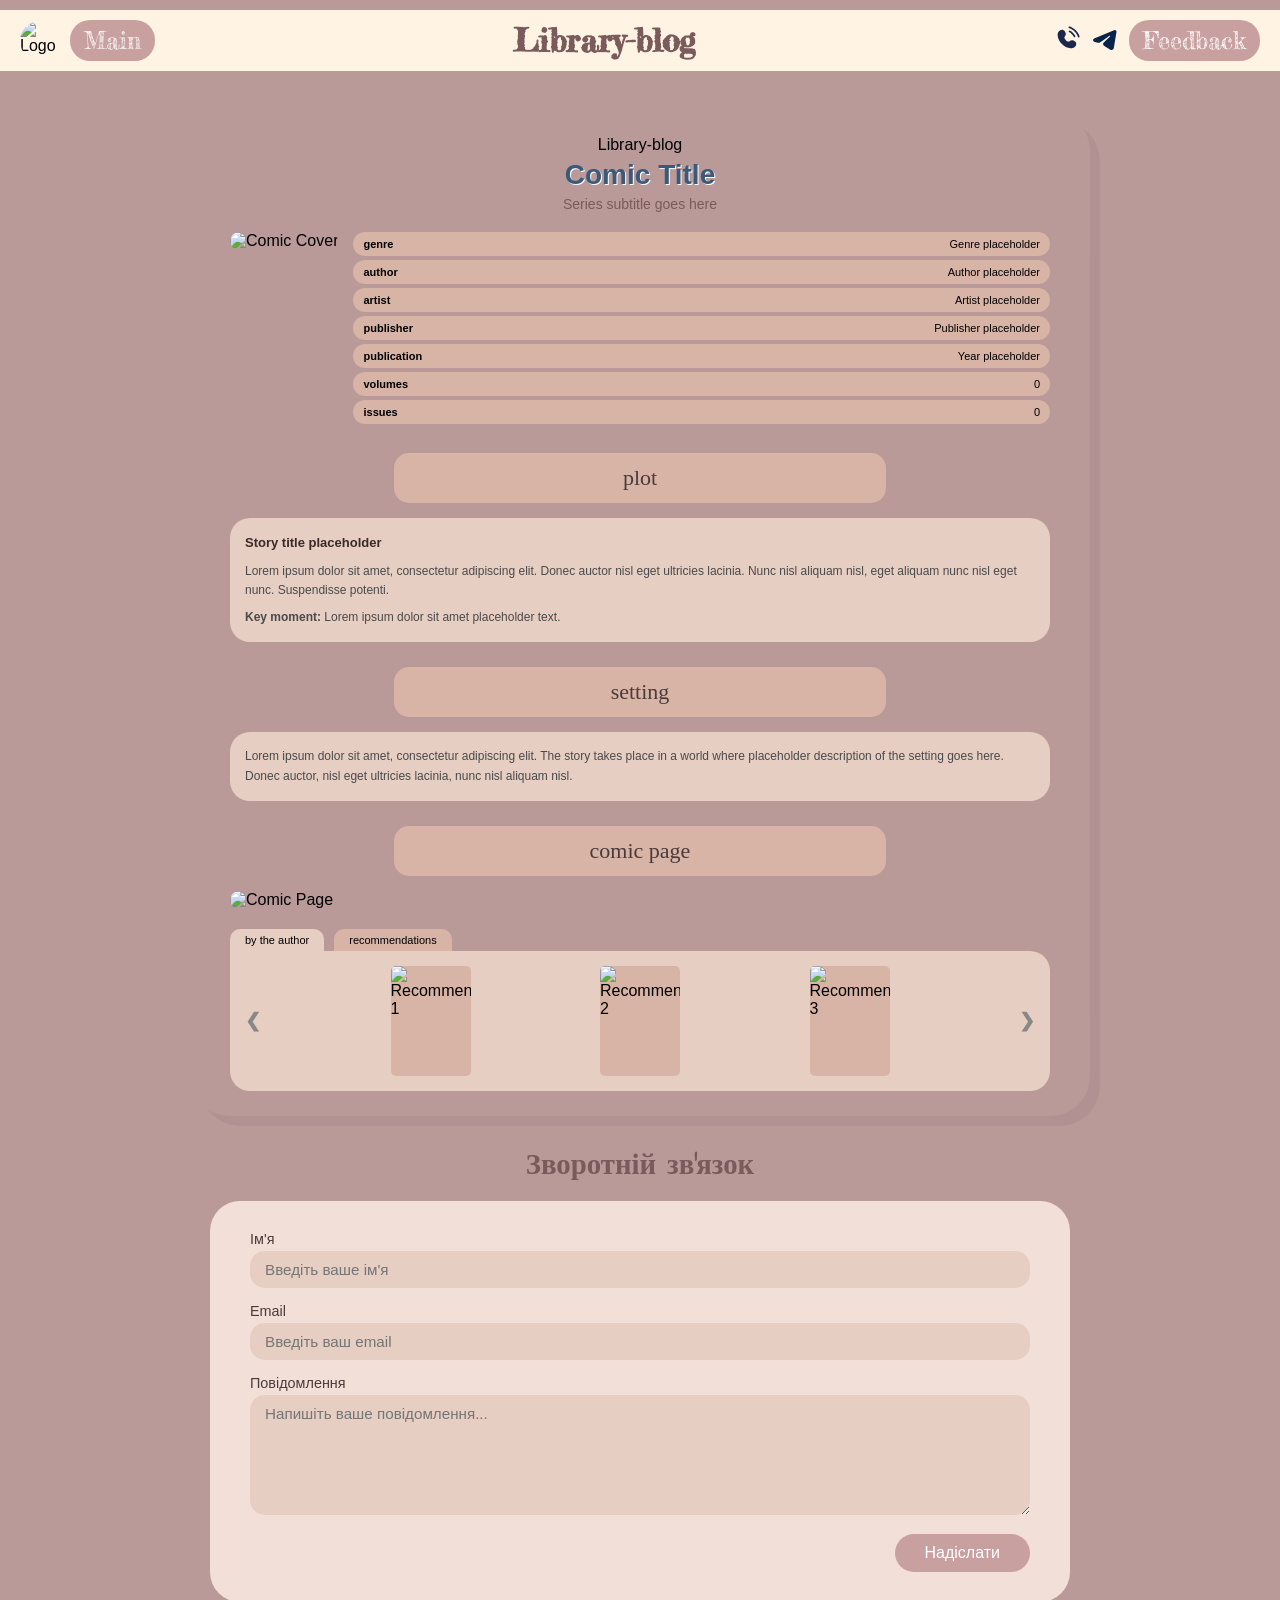
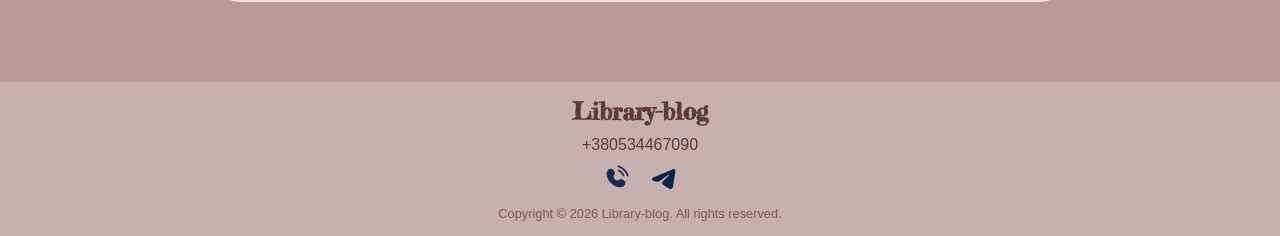
==== comics.html @ 2ed016d8 "add new css" ====
<!DOCTYPE html>
<html lang="uk">

<head>
    <meta charset="UTF-8">
    <meta name="viewport" content="width=device-width, initial-scale=1.0">
    <title>Library Blog — Comics</title>
    <link rel="stylesheet" href="style-books.css">
    <link rel="stylesheet" href="shared.css">
    <link rel="stylesheet" href="feedbackform-style.css">
</head>

<body>

    <!-- HEADER -->
    <header class="nav-bar">
        <div class="nav-left">
            <img src="images/logo.png" alt="Logo" class="nav-logo">
            <a href="index.html" class="nav-btn">Main</a>
        </div>
        <h1 class="nav-title">Library-blog</h1>
        <div class="nav-right">
            <a href="tel:+380534467090" class="nav-icon-link">
                <img src="images/phone.svg" alt="Телефон">
            </a>
            <a href="#" class="nav-icon-link">
                <img src="images/telegram.svg" alt="Telegram">
            </a>
            <a href="#feedback" class="nav-btn">Feedback</a>
        </div>
    </header>

    <!-- CONTENT -->
    <div class="page-wrapper">

        <div class="page-header">
            <p class="blog-name">Library-blog</p>
            <h2 class="main-title" style="color: #3a5a7a;">Comic Title</h2>
            <p class="sub-title">Series subtitle goes here</p>
        </div>

        <div class="hero-section">
            <div class="cover-art">
                <img src="images/" alt="Comic Cover">
            </div>
            <div class="details-table">
                <div class="row"><strong>genre</strong> <span>Genre placeholder</span></div>
                <div class="row"><strong>author</strong> <span>Author placeholder</span></div>
                <div class="row"><strong>artist</strong> <span>Artist placeholder</span></div>
                <div class="row"><strong>publisher</strong> <span>Publisher placeholder</span></div>
                <div class="row"><strong>publication</strong> <span>Year placeholder</span></div>
                <div class="row"><strong>volumes</strong> <span>0</span></div>
                <div class="row"><strong>issues</strong> <span>0</span></div>
            </div>
        </div>

        <h2 class="ribbon-title">plot</h2>
        <div class="content-card">
            <h3>Story title placeholder</h3>
            <p>Lorem ipsum dolor sit amet, consectetur adipiscing elit. Donec auctor nisl eget ultricies
                lacinia. Nunc nisl aliquam nisl, eget aliquam nunc nisl eget nunc. Suspendisse potenti.</p>
            <p style="margin-top: 8px;"><strong>Key moment:</strong> Lorem ipsum dolor sit amet placeholder text.</p>
        </div>

        <h2 class="ribbon-title">setting</h2>
        <div class="content-card">
            <p>Lorem ipsum dolor sit amet, consectetur adipiscing elit. The story takes place in a world
                where placeholder description of the setting goes here. Donec auctor, nisl eget ultricies
                lacinia, nunc nisl aliquam nisl.</p>
        </div>

        <h2 class="ribbon-title">comic page</h2>
        <div class="pages-preview">
            <img src="images/" alt="Comic Page">
        </div>

        <div class="tabs">
            <span class="tab active">by the author</span>
            <span class="tab">recommendations</span>
        </div>
        <div class="books-slider">
            <span class="arrow">❮</span>
            <img src="images/" alt="Recommendation 1">
            <img src="images/" alt="Recommendation 2">
            <img src="images/" alt="Recommendation 3">
            <span class="arrow">❯</span>
        </div>

    </div>

    <section class="feedback-section" id="feedback">
        <h2>Зворотній зв'язок</h2>
        <div class="feedback-form">

            <div>
                <label for="name">Ім'я</label>
                <input type="text" id="name" placeholder="Введіть ваше ім'я">
            </div>

            <div>
                <label for="email">Email</label>
                <input type="email" id="email" placeholder="Введіть ваш email">
            </div>

            <div>
                <label for="message">Повідомлення</label>
                <textarea id="message" placeholder="Напишіть ваше повідомлення..."></textarea>
            </div>

            <button type="button">Надіслати</button>

        </div>
    </section>

    <footer>
        <div class="end">
            <h2 class="ending">Library-blog</h2>
            <a href="tel:+380534467090">+380534467090</a>
            <div class="footer-icons">
                <div class="img-logos"><img src="images/phone.svg" alt="Телефон"></div>
                <div class="img-logos"><img src="images/telegram.svg" alt="Telegram"></div>
            </div>
            <p class="ending2">Copyright © 2026 Library-blog. All rights reserved.</p>
        </div>
    </footer>

</body>

</html>
---- style-books.css ----
@import url('https://fonts.googleapis.com/css2?family=Fredericka+the+Great&display=swap');

* {
    box-sizing: border-box;
    margin: 0;
    padding: 0;
}

body {
    background-color: #ba9999;
    font-family: 'Trebuchet MS', sans-serif;
    display: flex;
    flex-direction: column;
    align-items: center;
    padding: 0;
    margin: 0;
}

.nav-bar {
    width: 100%;
    display: flex;
    justify-content: space-between;
    align-items: center;
    padding: 10px 20px;
    background-color: #f1dfd8;
}

.nav-left,
.nav-right {
    display: flex;
    align-items: center;
    gap: 10px;
}

.nav-logo {
    width: 40px;
    height: 40px;
    border-radius: 50%;
    object-fit: cover;
}

.nav-title {
    font-size: 1.8rem;
    color: #7a5a5a;
    font-family: 'Fredericka the Great', serif;
}

.nav-btn {
    background-color: #c9a0a0;
    color: #fff;
    text-decoration: none;
    padding: 6px 14px;
    border-radius: 20px;
    font-size: 0.85rem;
}

.nav-icon-link img {
    width: 28px;
    height: 28px;
}

.page-wrapper {
    max-width: 900px;
    width: 100%;
    padding: 25px 40px;
    border-radius: 40px;
    box-shadow: 10px 10px 0px rgba(0,0,0,0.05);
    margin: 30px auto;
}

.page-header {
    text-align: center;
    margin-bottom: 20px;
}

.main-title {
    font-size: 28px;
    margin: 5px 0;
    text-shadow: 1px 1px 0 #fff;
}

.sub-title {
    font-size: 14px;
    color: #7a5a5a;
    margin: 0;
}

.hero-section {
    display: flex;
    gap: 15px;
    margin-bottom: 20px;
}

.cover-art img {
    width: 200px;
    height: 280px;
    object-fit: cover;
    border-radius: 15px;
}

.details-table {
    flex: 1;
}

.row {
    background-color: #d8b4a6;
    margin-bottom: 4px;
    padding: 6px 10px;
    border-radius: 12px;
    font-size: 11px;
    display: flex;
    justify-content: space-between;
}

.ribbon-title {
    background-color: #d8b4a6;
    text-align: center;
    padding: 12px;
    border-radius: 15px;
    margin: 25px auto 15px;
    width: 60%;
    font-family: serif;
    font-weight: normal;
    font-size: 22px;
    color: #4a3b3b;
}

.content-card {
    background-color: #e6cec3;
    padding: 15px;
    border-radius: 20px;
    font-size: 12px;
    color: #4a4a4a;
    line-height: 1.6;
}

.content-card h3 {
    margin-bottom: 8px;
    font-size: 13px;
    color: #3a2a2a;
}

.pages-preview img {
    width: 100%;
    border-radius: 20px;
    display: block;
}

.tabs {
    display: flex;
    gap: 10px;
    margin-top: 20px;
}

.tab {
    background-color: #d8b4a6;
    padding: 5px 15px;
    border-radius: 10px 10px 0 0;
    font-size: 11px;
    cursor: pointer;
}

.tab.active {
    background-color: #e6cec3;
}

.books-slider {
    background-color: #e6cec3;
    padding: 15px;
    border-radius: 0 20px 20px 20px;
    display: flex;
    align-items: center;
    justify-content: space-between;
}

.books-slider img {
    width: 80px;
    height: 110px;
    border-radius: 5px;
    object-fit: cover;
    background-color: #d8b4a6;
}

.arrow {
    font-weight: bold;
    cursor: pointer;
    color: #888;
    font-size: 1.2rem;
}

footer {
    width: 100%;
    background-color: #c7b0b0;
    margin-top: 0;
    padding: 30px;
    text-align: center;
}

.end {
    display: flex;
    flex-direction: column;
    align-items: center;
    gap: 10px;
}

.ending {
    font-size: 1.5rem;
    color: #5a3a3a;
    font-family: 'Fredericka the Great', serif;
}

.end a {
    color: #5a3a3a;
    text-decoration: none;
}

.footer-icons {
    display: flex;
    gap: 15px;
    justify-content: center;
}

.img-logos img {
    width: 28px;
    height: 28px;
}

.ending2 {
    font-size: 0.8rem;
    color: #7a5a5a;
}
---- shared.css ----
.nav-bar {
    display: flex;
    justify-content: space-between;
    align-items: center;
    padding: 10px 20px;
    background-color: #fff3e3;
    margin: 10px;
}

.nav-left,
.nav-right {
    display: flex;
    align-items: center;
    gap: 10px;
}

.nav-logo {
    width: 40px;
    height: 40px;
    border-radius: 50%;
    object-fit: cover;
}

.nav-title {
    font-size: 2.0rem;
    color: #7a5a5a;
    font-family: 'Fredericka the Great', serif;
}

.nav-btn {
    background-color: #c9a0a0;
    color: #fff;
    text-decoration: none;
    padding: 6px 14px;
    border-radius: 20px;
    font-size: 1.5rem;
    font-family: 'Fredericka the Great', serif;
}

.nav-icon-link img {
    width: 28px;
    height: 28px;
}

footer {
    background-color: #c7b0b0;
    margin-top: 50px;
    padding: 15px;
    text-align: center;
}

.end {
    display: flex;
    flex-direction: column;
    align-items: center;
    gap: 10px;
}

.ending {
    font-size: 1.5rem;
    color: #5a3a3a;
    font-family: 'Fredericka the Great', serif;
}

.end a {
    color: #5a3a3a;
    text-decoration: none;
}

.footer-icons {
    display: flex;
    gap: 20px;
    justify-content: center;
}

.img-logos img {
    width: 28px;
    height: 28px;
}

.ending2 {
    font-size: 0.8rem;
    color: #7a5a5a;
}
---- feedbackform-style.css ----
.feedback-section {
    max-width: 900px;
    width: 100%;
    margin: 0 auto 30px;
    padding: 0 20px;
}

.feedback-section h2 {
    font-family: 'Fredericka the Great', serif;
    font-size: 1.8rem;
    color: #7a5a5a;
    text-align: center;
    margin-bottom: 20px;
}

.feedback-form {
    background-color: #f1dfd8;
    border-radius: 30px;
    padding: 30px 40px;
    display: flex;
    flex-direction: column;
    gap: 15px;
}

.feedback-form label {
    font-size: 0.9rem;
    color: #4a3b3b;
    margin-bottom: 4px;
    display: block;
}

.feedback-form input,
.feedback-form textarea {
    width: 100%;
    padding: 10px 15px;
    border: none;
    border-radius: 15px;
    background-color: #e6cec3;
    font-family: 'Trebuchet MS', sans-serif;
    font-size: 0.95rem;
    color: #3a2a2a;
    outline: none;
}

.feedback-form input:focus,
.feedback-form textarea:focus {
    background-color: #d8b4a6;
}

.feedback-form textarea {
    resize: vertical;
    min-height: 120px;
}

.feedback-form button {
    align-self: flex-end;
    background-color: #c9a0a0;
    color: #fff;
    border: none;
    border-radius: 20px;
    padding: 10px 30px;
    font-size: 1rem;
    cursor: pointer;
    font-family: 'Trebuchet MS', sans-serif;
}

.feedback-form button:hover {
    background-color: #a67c7c;
}
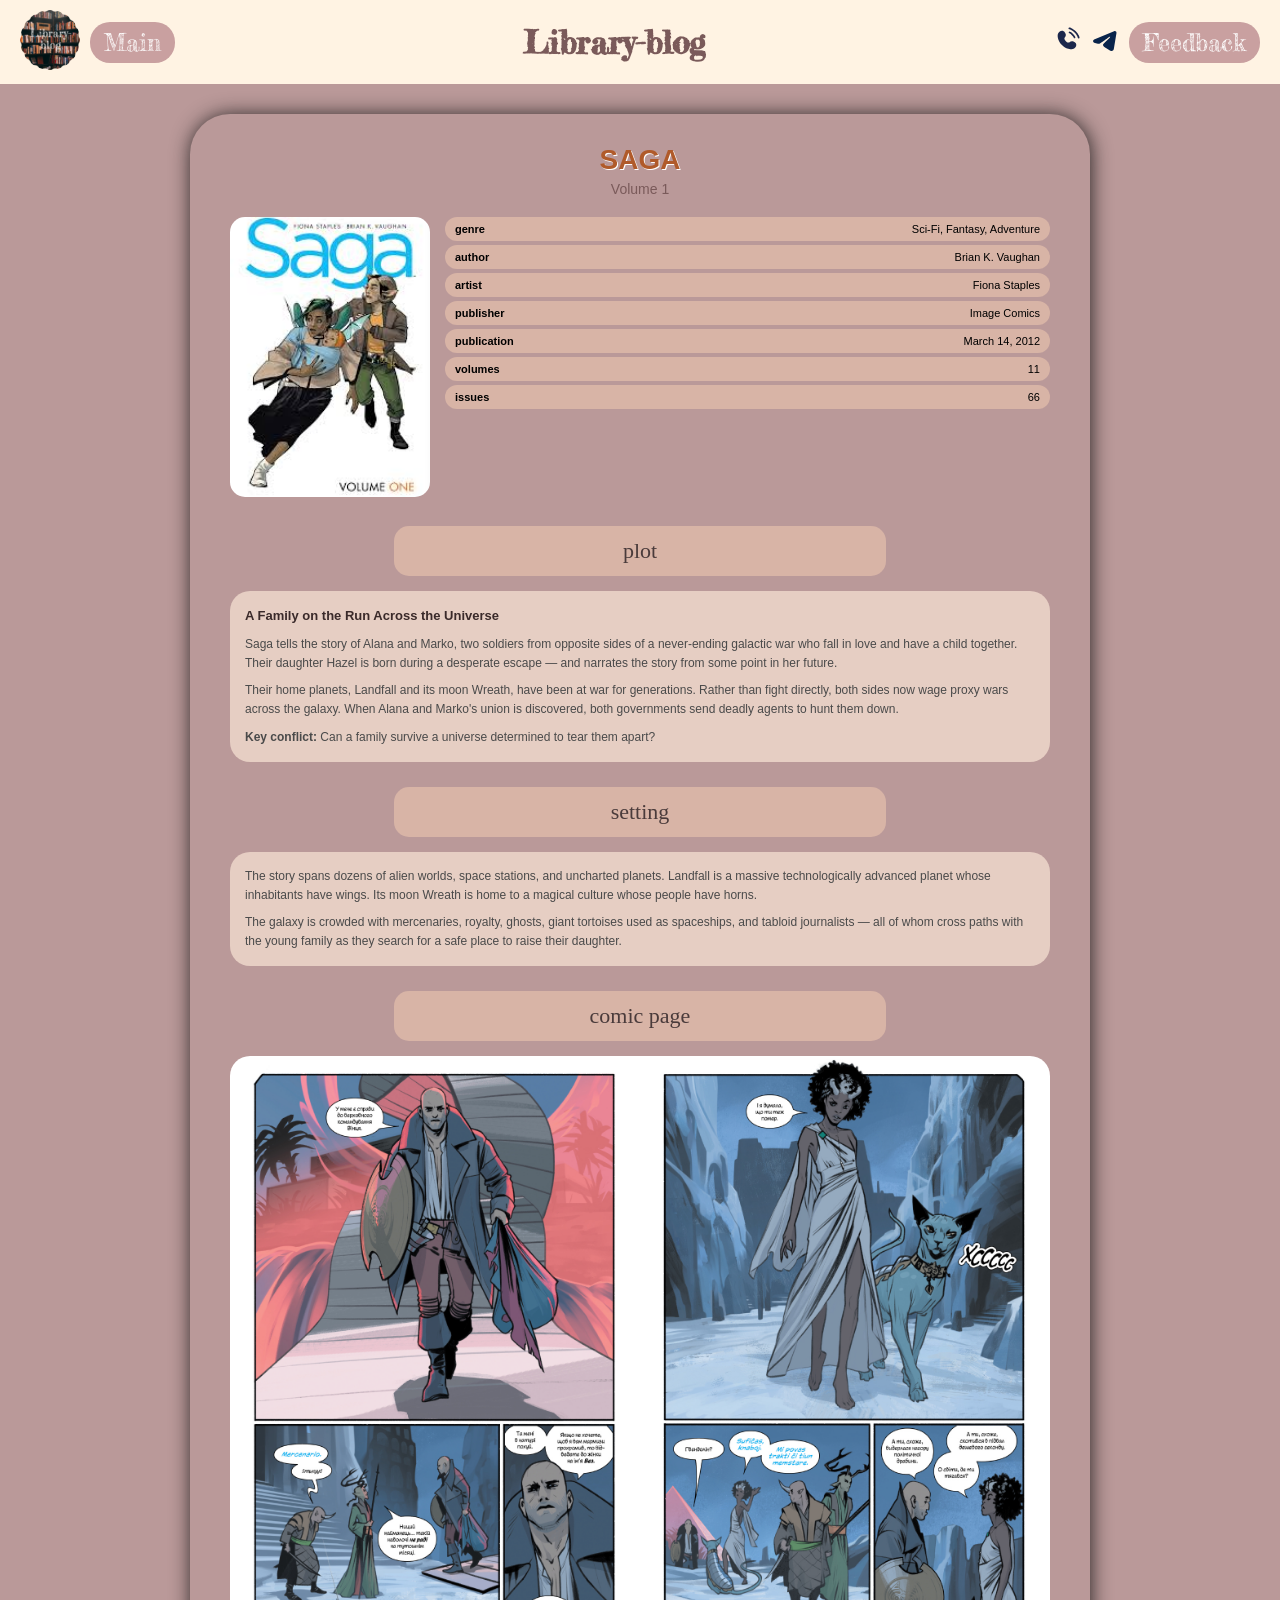
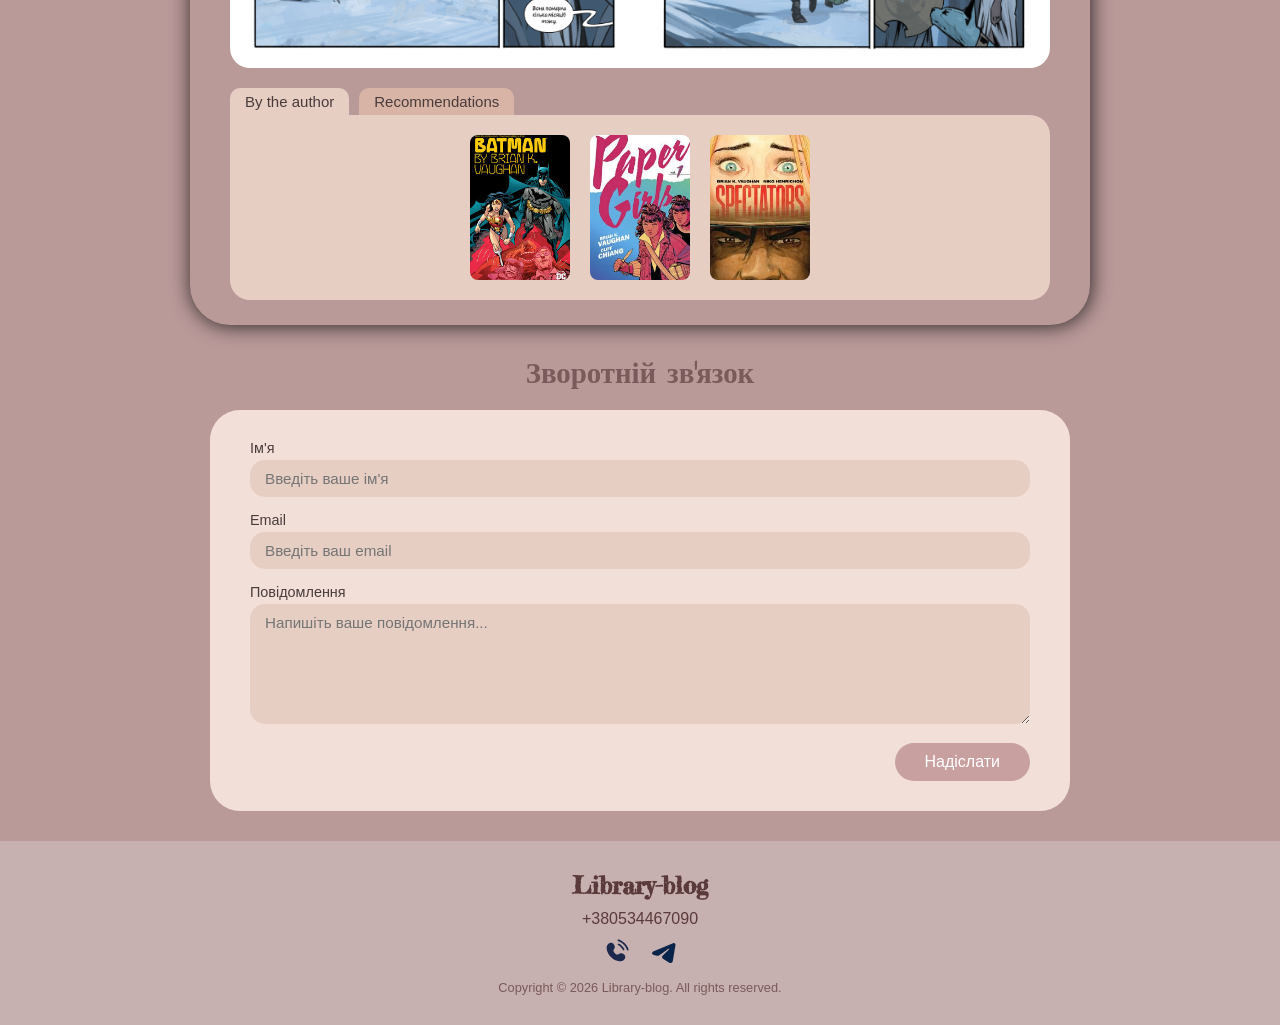
==== commit 4bea293d: "final changes" ====
--- a/comics.html
+++ b/comics.html
@@ -4,7 +4,7 @@
 <head>
     <meta charset="UTF-8">
     <meta name="viewport" content="width=device-width, initial-scale=1.0">
-    <title>Library Blog — Comics</title>
+    <title>Library Blog — Saga</title>
     <link rel="stylesheet" href="style-books.css">
     <link rel="stylesheet" href="shared.css">
     <link rel="stylesheet" href="feedbackform-style.css">
@@ -15,7 +15,7 @@
     <!-- HEADER -->
     <header class="nav-bar">
         <div class="nav-left">
-            <img src="images/logo.png" alt="Logo" class="nav-logo">
+            <a href="index.html"><img src="images/logo.svg" alt="Logo" class="nav-logo"></a>
             <a href="index.html" class="nav-btn">Main</a>
         </div>
         <h1 class="nav-title">Library-blog</h1>
@@ -34,60 +34,75 @@
     <div class="page-wrapper">
 
         <div class="page-header">
-            <p class="blog-name">Library-blog</p>
-            <h2 class="main-title" style="color: #3a5a7a;">Comic Title</h2>
-            <p class="sub-title">Series subtitle goes here</p>
+            <h2 class="main-title" style="color: #b05a2a;">SAGA</h2>
+            <p class="sub-title">Volume 1</p>
         </div>
 
         <div class="hero-section">
             <div class="cover-art">
-                <img src="images/" alt="Comic Cover">
+                <img src="images/saga.jpg" alt="Saga Cover">
             </div>
             <div class="details-table">
-                <div class="row"><strong>genre</strong> <span>Genre placeholder</span></div>
-                <div class="row"><strong>author</strong> <span>Author placeholder</span></div>
-                <div class="row"><strong>artist</strong> <span>Artist placeholder</span></div>
-                <div class="row"><strong>publisher</strong> <span>Publisher placeholder</span></div>
-                <div class="row"><strong>publication</strong> <span>Year placeholder</span></div>
-                <div class="row"><strong>volumes</strong> <span>0</span></div>
-                <div class="row"><strong>issues</strong> <span>0</span></div>
+                <div class="row"><strong>genre</strong> <span>Sci-Fi, Fantasy, Adventure</span></div>
+                <div class="row"><strong>author</strong> <span>Brian K. Vaughan</span></div>
+                <div class="row"><strong>artist</strong> <span>Fiona Staples</span></div>
+                <div class="row"><strong>publisher</strong> <span>Image Comics</span></div>
+                <div class="row"><strong>publication</strong> <span>March 14, 2012</span></div>
+                <div class="row"><strong>volumes</strong> <span>11</span></div>
+                <div class="row"><strong>issues</strong> <span>66</span></div>
             </div>
         </div>
 
         <h2 class="ribbon-title">plot</h2>
         <div class="content-card">
-            <h3>Story title placeholder</h3>
-            <p>Lorem ipsum dolor sit amet, consectetur adipiscing elit. Donec auctor nisl eget ultricies
-                lacinia. Nunc nisl aliquam nisl, eget aliquam nunc nisl eget nunc. Suspendisse potenti.</p>
-            <p style="margin-top: 8px;"><strong>Key moment:</strong> Lorem ipsum dolor sit amet placeholder text.</p>
+            <h3>A Family on the Run Across the Universe</h3>
+            <p>Saga tells the story of Alana and Marko, two soldiers from opposite sides of a never-ending
+                galactic war who fall in love and have a child together. Their daughter Hazel is born during
+                a desperate escape — and narrates the story from some point in her future.</p>
+            <p style="margin-top: 8px;">Their home planets, Landfall and its moon Wreath, have been at war for
+                generations.
+                Rather than fight directly, both sides now wage proxy wars across the galaxy.
+                When Alana and Marko's union is discovered, both governments send deadly agents to hunt them down.</p>
+            <p style="margin-top: 8px;"><strong>Key conflict:</strong> Can a family survive a universe determined to
+                tear them apart?</p>
         </div>
 
         <h2 class="ribbon-title">setting</h2>
         <div class="content-card">
-            <p>Lorem ipsum dolor sit amet, consectetur adipiscing elit. The story takes place in a world
-                where placeholder description of the setting goes here. Donec auctor, nisl eget ultricies
-                lacinia, nunc nisl aliquam nisl.</p>
+            <p>The story spans dozens of alien worlds, space stations, and uncharted planets.
+                Landfall is a massive technologically advanced planet whose inhabitants have wings.
+                Its moon Wreath is home to a magical culture whose people have horns.</p>
+            <p style="margin-top: 8px;">The galaxy is crowded with mercenaries, royalty, ghosts, giant tortoises used as
+                spaceships, and tabloid journalists — all of whom cross paths with the young family
+                as they search for a safe place to raise their daughter.</p>
         </div>
 
         <h2 class="ribbon-title">comic page</h2>
         <div class="pages-preview">
-            <img src="images/" alt="Comic Page">
+            <img src="images/saga-page.jpg" alt="Saga Comic Page">
         </div>
 
         <div class="tabs">
-            <span class="tab active">by the author</span>
-            <span class="tab">recommendations</span>
+            <span class="tab active" data-tab="author">By the author</span>
+            <span class="tab" data-tab="recommendations">Recommendations</span>
         </div>
-        <div class="books-slider">
-            <span class="arrow">❮</span>
-            <img src="images/" alt="Recommendation 1">
-            <img src="images/" alt="Recommendation 2">
-            <img src="images/" alt="Recommendation 3">
-            <span class="arrow">❯</span>
+
+        <div class="books-panel" id="tab-author">
+            <img src="images\comics_author.jpg" alt="By the author 1">
+            <img src="images\comics_author2.jpg" alt="By the author 2">
+            <img src="images\comics_author3.jpg" alt="By the author 3">
+        </div>
+
+        <div class="books-panel hidden" id="tab-recommendations">
+            <img src="images\comics_rec1.jpg" alt="Recommendation 1">
+            <img src="images\comics1.jpg" alt="Recommendation 2">
+            <img src="images\comics2.jpg" alt="Recommendation 3">
+            <img src="images\comics3.jpg" alt="Recommendation 3">
         </div>
 
     </div>
 
+    <!-- FEEDBACK FORM -->
     <section class="feedback-section" id="feedback">
         <h2>Зворотній зв'язок</h2>
         <div class="feedback-form">
@@ -112,6 +127,7 @@
         </div>
     </section>
 
+    <!-- FOOTER -->
     <footer>
         <div class="end">
             <h2 class="ending">Library-blog</h2>
@@ -123,7 +139,7 @@
             <p class="ending2">Copyright © 2026 Library-blog. All rights reserved.</p>
         </div>
     </footer>
-
+    <script src="main.js"></script>
 </body>
 
 </html>
--- a/style-books.css
+++ b/style-books.css
@@ -14,49 +14,7 @@
     align-items: center;
     padding: 0;
     margin: 0;
-}
-
-.nav-bar {
-    width: 100%;
-    display: flex;
-    justify-content: space-between;
-    align-items: center;
-    padding: 10px 20px;
-    background-color: #f1dfd8;
-}
-
-.nav-left,
-.nav-right {
-    display: flex;
-    align-items: center;
-    gap: 10px;
-}
-
-.nav-logo {
-    width: 40px;
-    height: 40px;
-    border-radius: 50%;
-    object-fit: cover;
-}
-
-.nav-title {
-    font-size: 1.8rem;
-    color: #7a5a5a;
-    font-family: 'Fredericka the Great', serif;
-}
-
-.nav-btn {
-    background-color: #c9a0a0;
-    color: #fff;
-    text-decoration: none;
-    padding: 6px 14px;
-    border-radius: 20px;
-    font-size: 0.85rem;
-}
-
-.nav-icon-link img {
-    width: 28px;
-    height: 28px;
+    overflow-x: hidden;
 }
 
 .page-wrapper {
@@ -64,7 +22,7 @@
     width: 100%;
     padding: 25px 40px;
     border-radius: 40px;
-    box-shadow: 10px 10px 0px rgba(0,0,0,0.05);
+    box-shadow: 1px 1px 20px #171616e5;
     margin: 30px auto;
 }
 
@@ -156,76 +114,32 @@
     background-color: #d8b4a6;
     padding: 5px 15px;
     border-radius: 10px 10px 0 0;
-    font-size: 11px;
+    font-size: 15px;
     cursor: pointer;
+    color: #4a3b3b;
 }
 
 .tab.active {
     background-color: #e6cec3;
 }
 
-.books-slider {
+.books-panel {
     background-color: #e6cec3;
-    padding: 15px;
+    padding: 20px;
     border-radius: 0 20px 20px 20px;
     display: flex;
-    align-items: center;
-    justify-content: space-between;
+    gap: 20px;
+    justify-content: center;
 }
 
-.books-slider img {
-    width: 80px;
-    height: 110px;
-    border-radius: 5px;
+.books-panel img {
+    width: 100px;
+    height: 145px;
+    border-radius: 8px;
     object-fit: cover;
     background-color: #d8b4a6;
 }
 
-.arrow {
-    font-weight: bold;
-    cursor: pointer;
-    color: #888;
-    font-size: 1.2rem;
-}
-
-footer {
-    width: 100%;
-    background-color: #c7b0b0;
-    margin-top: 0;
-    padding: 30px;
-    text-align: center;
-}
-
-.end {
-    display: flex;
-    flex-direction: column;
-    align-items: center;
-    gap: 10px;
-}
-
-.ending {
-    font-size: 1.5rem;
-    color: #5a3a3a;
-    font-family: 'Fredericka the Great', serif;
-}
-
-.end a {
-    color: #5a3a3a;
-    text-decoration: none;
-}
-
-.footer-icons {
-    display: flex;
-    gap: 15px;
-    justify-content: center;
-}
-
-.img-logos img {
-    width: 28px;
-    height: 28px;
-}
-
-.ending2 {
-    font-size: 0.8rem;
-    color: #7a5a5a;
-}
+.books-panel.hidden {
+    display: none;
+}
--- a/shared.css
+++ b/shared.css
@@ -4,7 +4,8 @@
     align-items: center;
     padding: 10px 20px;
     background-color: #fff3e3;
-    margin: 10px;
+    margin: 0;
+    align-self: stretch;
 }
 
 .nav-left,
@@ -15,8 +16,8 @@
 }
 
 .nav-logo {
-    width: 40px;
-    height: 40px;
+    width: 60px;
+    height: 60px;
     border-radius: 50%;
     object-fit: cover;
 }
@@ -43,9 +44,10 @@
 }
 
 footer {
+    width: 100%;
     background-color: #c7b0b0;
-    margin-top: 50px;
-    padding: 15px;
+    margin-top: 0;
+    padding: 30px;
     text-align: center;
 }
 
